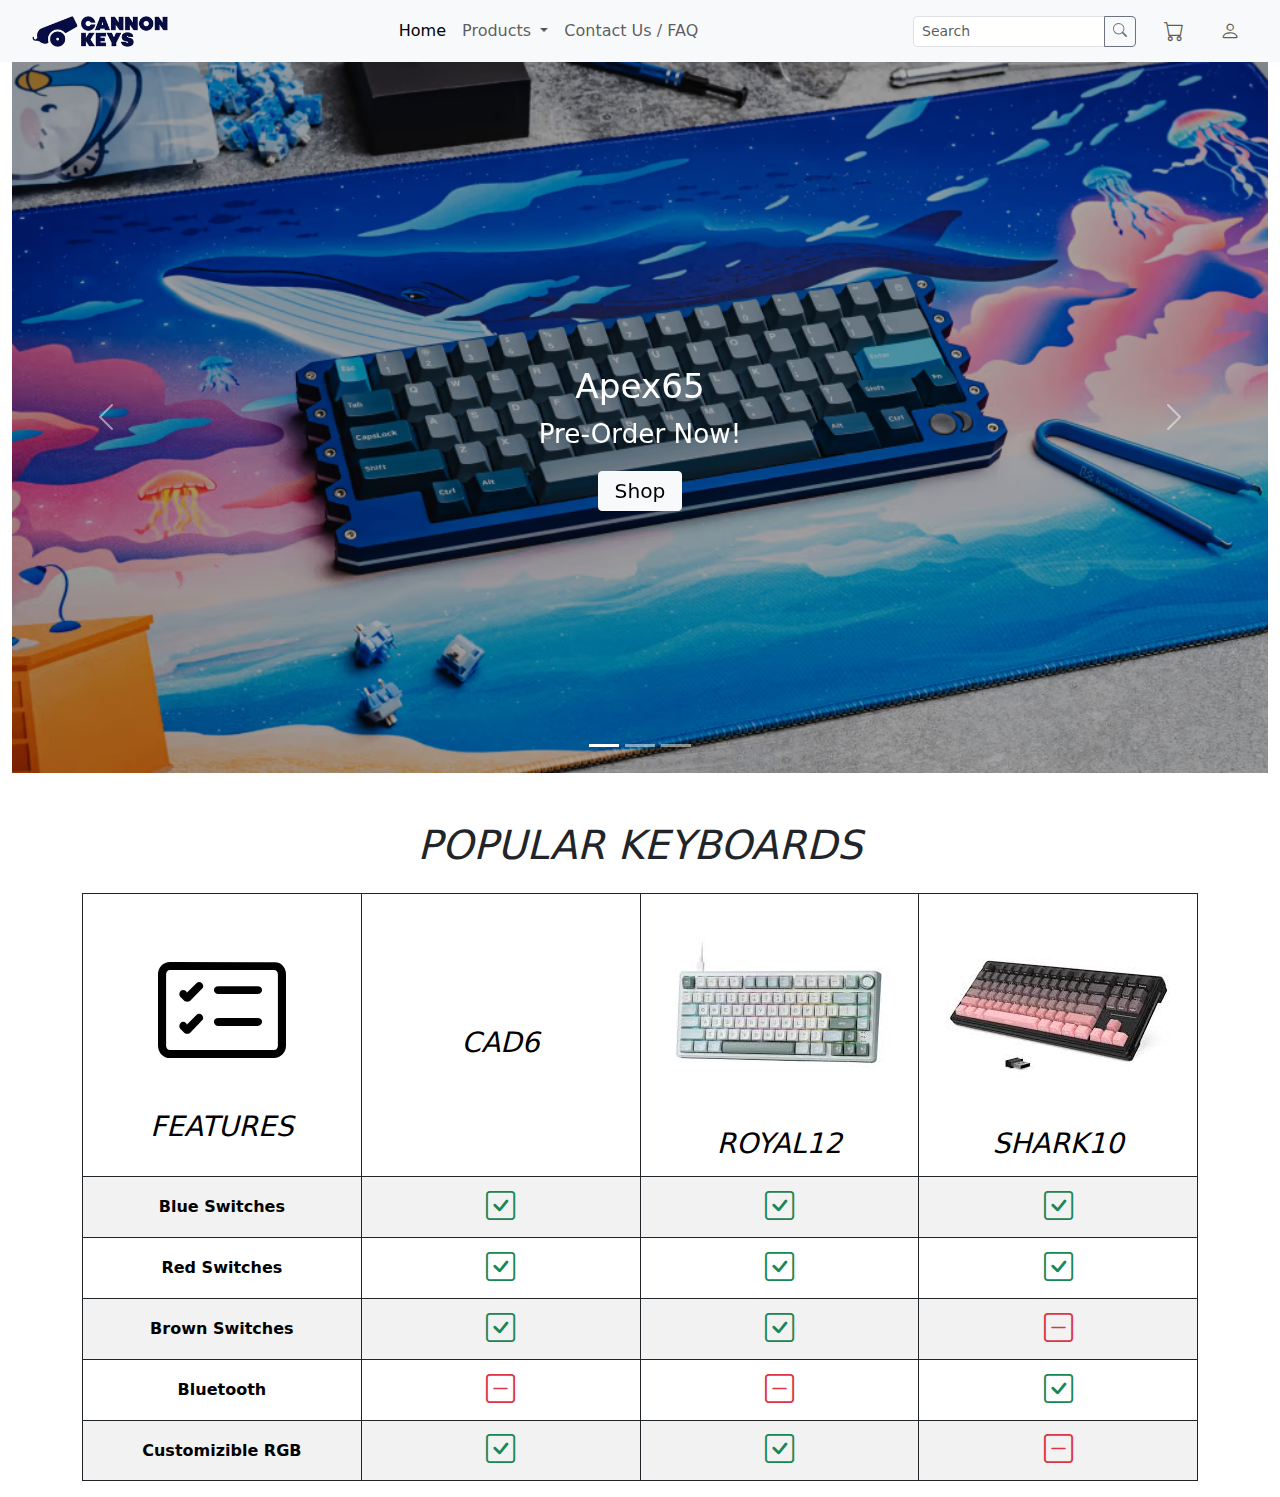
==== index.html @ 1815ee34 "first commit" ====
<!DOCTYPE html>
<html lang="en">
<head>
    <meta charset="UTF-8">
    <meta name="viewport" content="width=device-width, initial-scale=1.0">
    <link rel="stylesheet" href="stylesheet.css">
    <link rel="stylesheet" href="https://cdn.jsdelivr.net/npm/bootstrap-icons@1.11.3/font/bootstrap-icons.min.css">
    <link href="https://cdn.jsdelivr.net/npm/bootstrap@5.3.3/dist/css/bootstrap.min.css" rel="stylesheet" 
    integrity="sha384-QWTKZyjpPEjISv5WaRU9OFeRpok6YctnYmDr5pNlyT2bRjXh0JMhjY6hW+ALEwIH" crossorigin="anonymous">
    <title>Home</title>
</head>
<body>

<nav class="navbar navbar-expand-lg bg-body-tertiary">
    <div class="container-fluid" id="navbar-container">
        <button class="navbar-toggler" type="button" data-bs-toggle="offcanvas" data-bs-target="#navbarOffcanvasLg" aria-controls="navbarOffcanvasLg" 
        aria-expanded="false" aria-label="Toggle navigation">
            <span class="navbar-toggler-icon"></span>
        </button>
        <div class="logo">
            <a class="navbar-brand" href="index.html">
                <img id="nav-logo" src="photos/logo.avif" alt="logo">
            </a>
        </div>
        <div class="navbar-links">
            <div class="offcanvas offcanvas-start" tabindex="-1" id="navbarOffcanvasLg">
                <div class="offcanvas-header">
                    <img src="photos/logo.avif" alt="logo" id="canvas-nav-logo">
                    <button type="button" class="btn-close" data-bs-dismiss="offcanvas" aria-label="Close"></button>
                </div>
                <div class="offcanvas-body">
                    <ul class="navbar-nav">
                        <li class="nav-item">
                            <a class="nav-link active" aria-current="page" href="index.html">Home</a>
                        </li>
                        <li class="nav-item dropdown">
                            <a class="nav-link dropdown-toggle" href="#" role="button" data-bs-toggle="dropdown" data-bs-auto-close="outside" 
                            aria-expanded="false">
                                Products
                            </a>
                            <ul class="dropdown-menu">
                                <li><a href="#" class="dropdown-item">Keybords</a></li>
                                <li><a href="#" class="dropdown-item">Keycaps</a></li>
                                <li><a href="#" class="dropdown-item">Switches</a></li>
                            </ul>
                        </li>
                        <li class="nav-item">
                            <a class="nav-link" href="contactus.html">Contact Us / FAQ</a>
                        </li>
                    </ul>
                </div>
            </div>
        </div>
        <div class="navbar-icons">
            <ul class="navbar-nav" id="nav-icon-list">
                <li class="nav-item">
                    <div class="input-group input-group-sm">
                        <input type="text" class="form-control" placeholder="Search" aria-label="search box">
                        <button class="btn btn-outline-secondary" type="button"><i class="bi bi-search"a></i></button>
                    </div>
                </li>
                <li class="nav-item">
                    <a class="nav-link" href="#"><i class="bi bi-cart" id="nav-icon"></i></a>
                </li>
                <li class="nav-item">
                    <a class="nav-link" href="#"><i class="bi bi-person" id="nav-icon"></i></a>
                </li>
            </ul>
        </div>
    </div>
</nav>


<div class="container-fluid">
    <div id="carousel-container" class="carousel slide" data-bs-ride="carousel">
        <div class="carousel-indicators">
            <button type="button" data-bs-target="#carousel-container" data-bs-slide-to="0" class="active" aria-label="Slide 1"></button>
            <button type="button" data-bs-target="#carousel-container" data-bs-slide-to="1" aria-label="Slide 2"></button>
            <button type="button" data-bs-target="#carousel-container" data-bs-slide-to="2" aria-label="Slide 3"></button>
        </div>
        <div class="carousel-inner">
            <div class="carousel-item active">
                <img src="photos/img1.avif" alt="">
                <div class="carousel-caption mb-5">
                    <h3>Apex65</h3>
                    <p>Pre-Order Now!</p>
                    <button class="btn btn-light btn-sm ps-3 pe-3">Shop</button>
                </div>
            </div>
            <div class="carousel-item">
                <img src="photos/img2.webp" alt="">
                <div class="carousel-caption mb-5">
                    <h3>Shark9</h3>
                    <p>Brighter than ever!</p>
                    <button class="btn btn-light btn-sm ps-3 pe-3">Shop</button>
                </div>
            </div>
            <div class="carousel-item">
                <img src="photos/img3.jpg" alt="">
                <div class="carousel-caption mb-5">
                    <h3>Tools & Pieces</h3>
                    <p>Up to 50% off!</p>
                    <button class="btn btn-light btn-sm ps-3 pe-3">Shop</button>
                </div>
            </div>
        </div>
        <button class="carousel-control-prev" type="button" data-bs-target="#carousel-container" data-bs-slide="prev">
            <span class="carousel-control-prev-icon" aria-hidden="true"></span>
            <span class="visually-hidden">Previous</span>
        </button>
        <button class="carousel-control-next" type="button" data-bs-target="#carousel-container" data-bs-slide="next">
            <span class="carousel-control-next-icon" aria-hidden="true"></span>
            <span class="visually-hidden">Next</span>
        </button>
    </div>
</div>

<div class="container mt-5">
    <h2 class="text-center text-uppercase fst-italic fw-normal fs-1">Popular Keyboards</h2>
    <table class="table table-striped table-bordered border-dark text-center mt-4" id="home-table">
        <thead>
            <tr class="table-header">
                <th scope="col">
                    <i class="bi bi-card-checklist"></i>
                    <h3 class="text-uppercase fst-italic fw-light">Features</h3>
                </th>
                <th scope="col">
                    <img src="photos/cad6.jpg" class="img-fluid" id="table-img" alt="">
                    <h3 class="text-uppercase fst-italic fw-light">Cad6</h3>
                </th>
                <th scope="col">
                    <img src="photos/royal12.jpg" class="img-fluid" id="table-img" alt="">
                    <h3 class="text-uppercase fst-italic fw-light">Royal12</h3>
                </th>
                <th scope="col">
                    <img src="photos/shark10.jpg" class="img-fluid" id="table-img" alt="">
                    <h3 class="text-uppercase fst-italic fw-light">Shark10</h3>
                </th>
            </tr>
        </thead>
            <tr>
                <th scope="row">Blue Switches</th>
                <td><i class="bi bi-check-square text-success"></i></td>
                <td><i class="bi bi-check-square text-success"></i></td>
                <td><i class="bi bi-check-square text-success"></i></td>
            </tr>
            <tr>
                <th scope="row">Red Switches</th>
                <td><i class="bi bi-check-square text-success"></i></td>
                <td><i class="bi bi-check-square text-success"></i></td>
                <td><i class="bi bi-check-square text-success"></i></td>
            </tr>
            <tr>
                <th scope="row">Brown Switches</th>
                <td><i class="bi bi-check-square text-success"></i></td>
                <td><i class="bi bi-check-square text-success"></i></td>
                <td><i class="bi bi-dash-square text-danger"></i></td>
            </tr>
            <tr>
                <th scope="row">Bluetooth</th>
                <td><i class="bi bi-dash-square text-danger"></i></td>
                <td><i class="bi bi-dash-square text-danger"></i></td>
                <td><i class="bi bi-check-square text-success"></i></td>
            </tr>
            <tr>
                <th scope="row">Customizible RGB</th>
                <td><i class="bi bi-check-square text-success"></i></td>
                <td><i class="bi bi-check-square text-success"></i></td>
                <td><i class="bi bi-dash-square text-danger"></i></td>
            </tr>
    </table>
</div>


<script src="main.js"></script>
<script src="https://cdn.jsdelivr.net/npm/bootstrap@5.3.3/dist/js/bootstrap.bundle.min.js" 
integrity="sha384-YvpcrYf0tY3lHB60NNkmXc5s9fDVZLESaAA55NDzOxhy9GkcIdslK1eN7N6jIeHz" crossorigin="anonymous"></script>
</body>
</html>
---- stylesheet.css ----
/* Navbar */

#nav-logo {
    width: 136px;
    margin-left: 20px;
}

#nav-icon {
    font-size: 20px;
}

#nav-icon-list {
    display: flex;
    flex-direction: row !important;
    gap: 20px;
    align-items: center;
    vertical-align: middle;
}

.navbar-icons {
    margin-right: 20px;
}

/* Carousel */

.carousel-inner {
    max-height: 800px;
}

.carousel-item img {
    width: 100%;
    height: 100%;
    object-fit: cover;
    /* Adds a dark overlay beneath the caption */
    filter: brightness(0.7);
    position: relative;
}

.carousel-caption {
    position: absolute;
    top: 40%;
    left: 50%;
}

/* Dynamically adjust font sizes based on screen size */
.carousel-caption h3 {
    font-size: calc(24px + .8vw);
}

.carousel-caption p {
    font-size: calc(16px + .8vw);
}

.carousel-caption button {
    font-size: calc(10px + .8vw);
}

/* Table */

.bi-card-checklist {
    font-size: 10vw;
}

#home-table {
    table-layout: fixed;
    width: 100%;
}

#home-table th, #home-table td {
    width: 25%;
}

#home-table td i {
    font-size: calc(10px + 1.5vw);
}

#home-table tr {
    vertical-align: middle;
}

/* Contact Us */

#message {
    resize: none;
}

#input-container label{
    font-weight: 500;
}

@media screen and (max-width: 768px) {
    #nav-logo {
        width: 120px;
    }

    #canvas-nav-logo {
        width: 120px;
        margin-left: 0;
        margin-top: 8px;
    }

    .logo {
        margin-left: auto;
        margin-right: 0;
    }
    
    #nav-icon-list {
        display: flex;
        flex-direction: row;
        gap: 24px;
    }

    .navbar-icons {
        margin-left: auto;
        margin-right: 20px;
    }

    .carousel-item img {
        height: 300px;
    }

    .carousel-caption {
        top: 35%;
    }

    #home-table h3 {
        font-size: 16px;
    }

    #home-table th {
        font-size: 12px;
    }
}
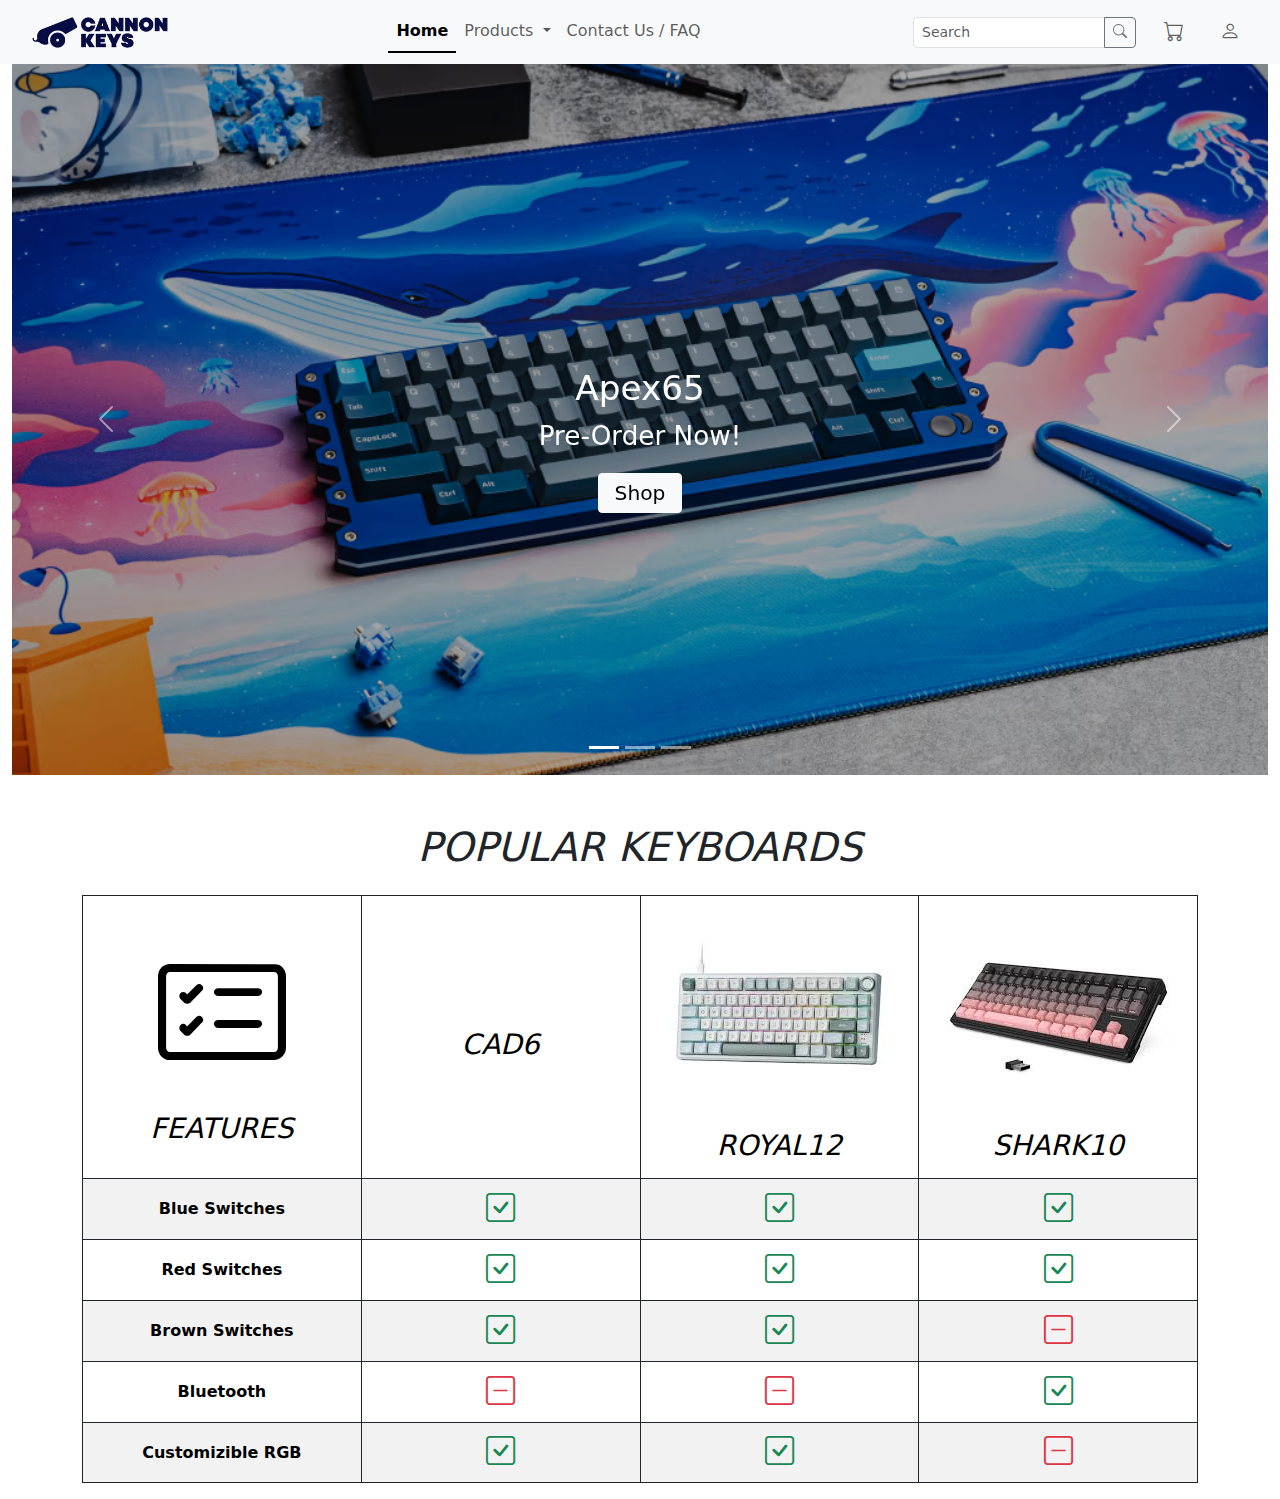
==== commit b73733cc: "added nav-underline class to navbar" ====
--- a/index.html
+++ b/index.html
@@ -11,7 +11,7 @@
 </head>
 <body>
 
-<nav class="navbar navbar-expand-lg bg-body-tertiary">
+<nav class="navbar navbar-expand-lg bg-body-tertiary nav-underline">
     <div class="container-fluid" id="navbar-container">
         <button class="navbar-toggler" type="button" data-bs-toggle="offcanvas" data-bs-target="#navbarOffcanvasLg" aria-controls="navbarOffcanvasLg" 
         aria-expanded="false" aria-label="Toggle navigation">
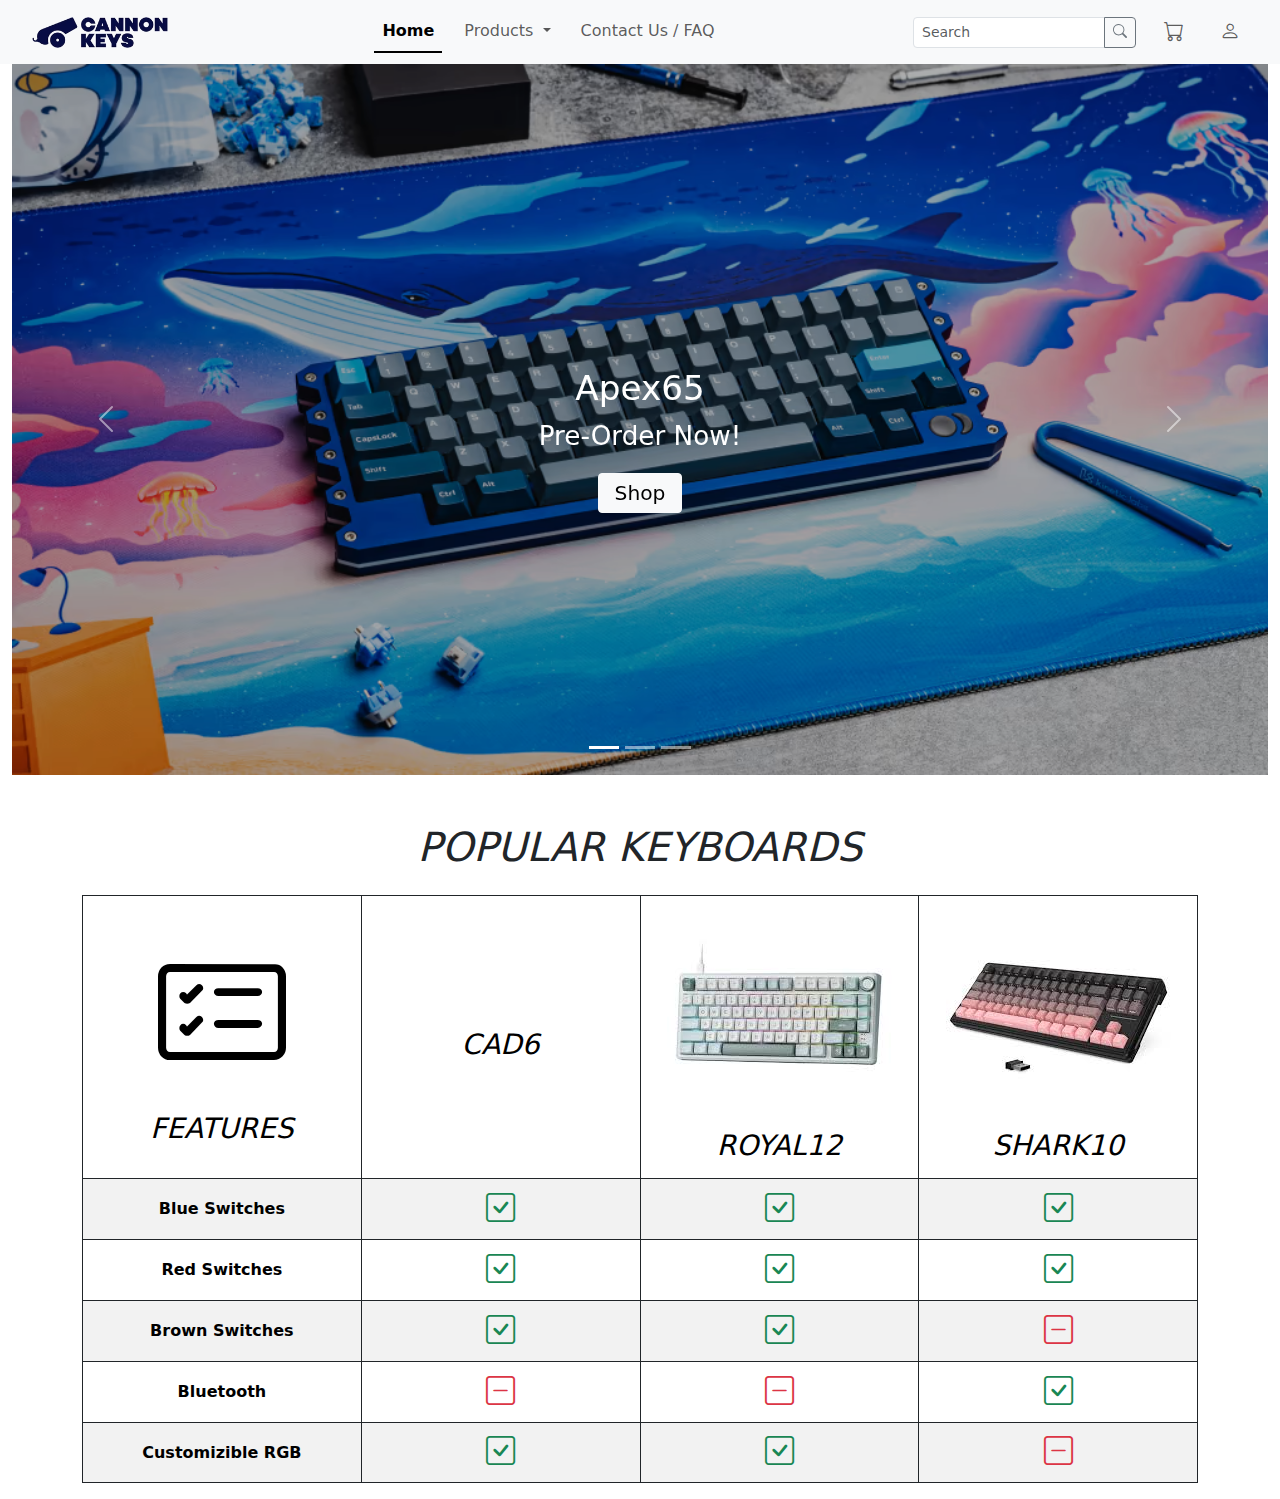
==== commit 7d78489e: "adding spacing between the navbar links" ====
--- a/index.html
+++ b/index.html
@@ -29,7 +29,7 @@
                     <button type="button" class="btn-close" data-bs-dismiss="offcanvas" aria-label="Close"></button>
                 </div>
                 <div class="offcanvas-body">
-                    <ul class="navbar-nav">
+                    <ul class="navbar-nav" id="nav-items">
                         <li class="nav-item">
                             <a class="nav-link active" aria-current="page" href="index.html">Home</a>
                         </li>
--- a/stylesheet.css
+++ b/stylesheet.css
@@ -19,6 +19,10 @@
 
 .navbar-icons {
     margin-right: 20px;
+}
+
+#nav-items {
+    gap: 14px;
 }
 
 /* Carousel */
